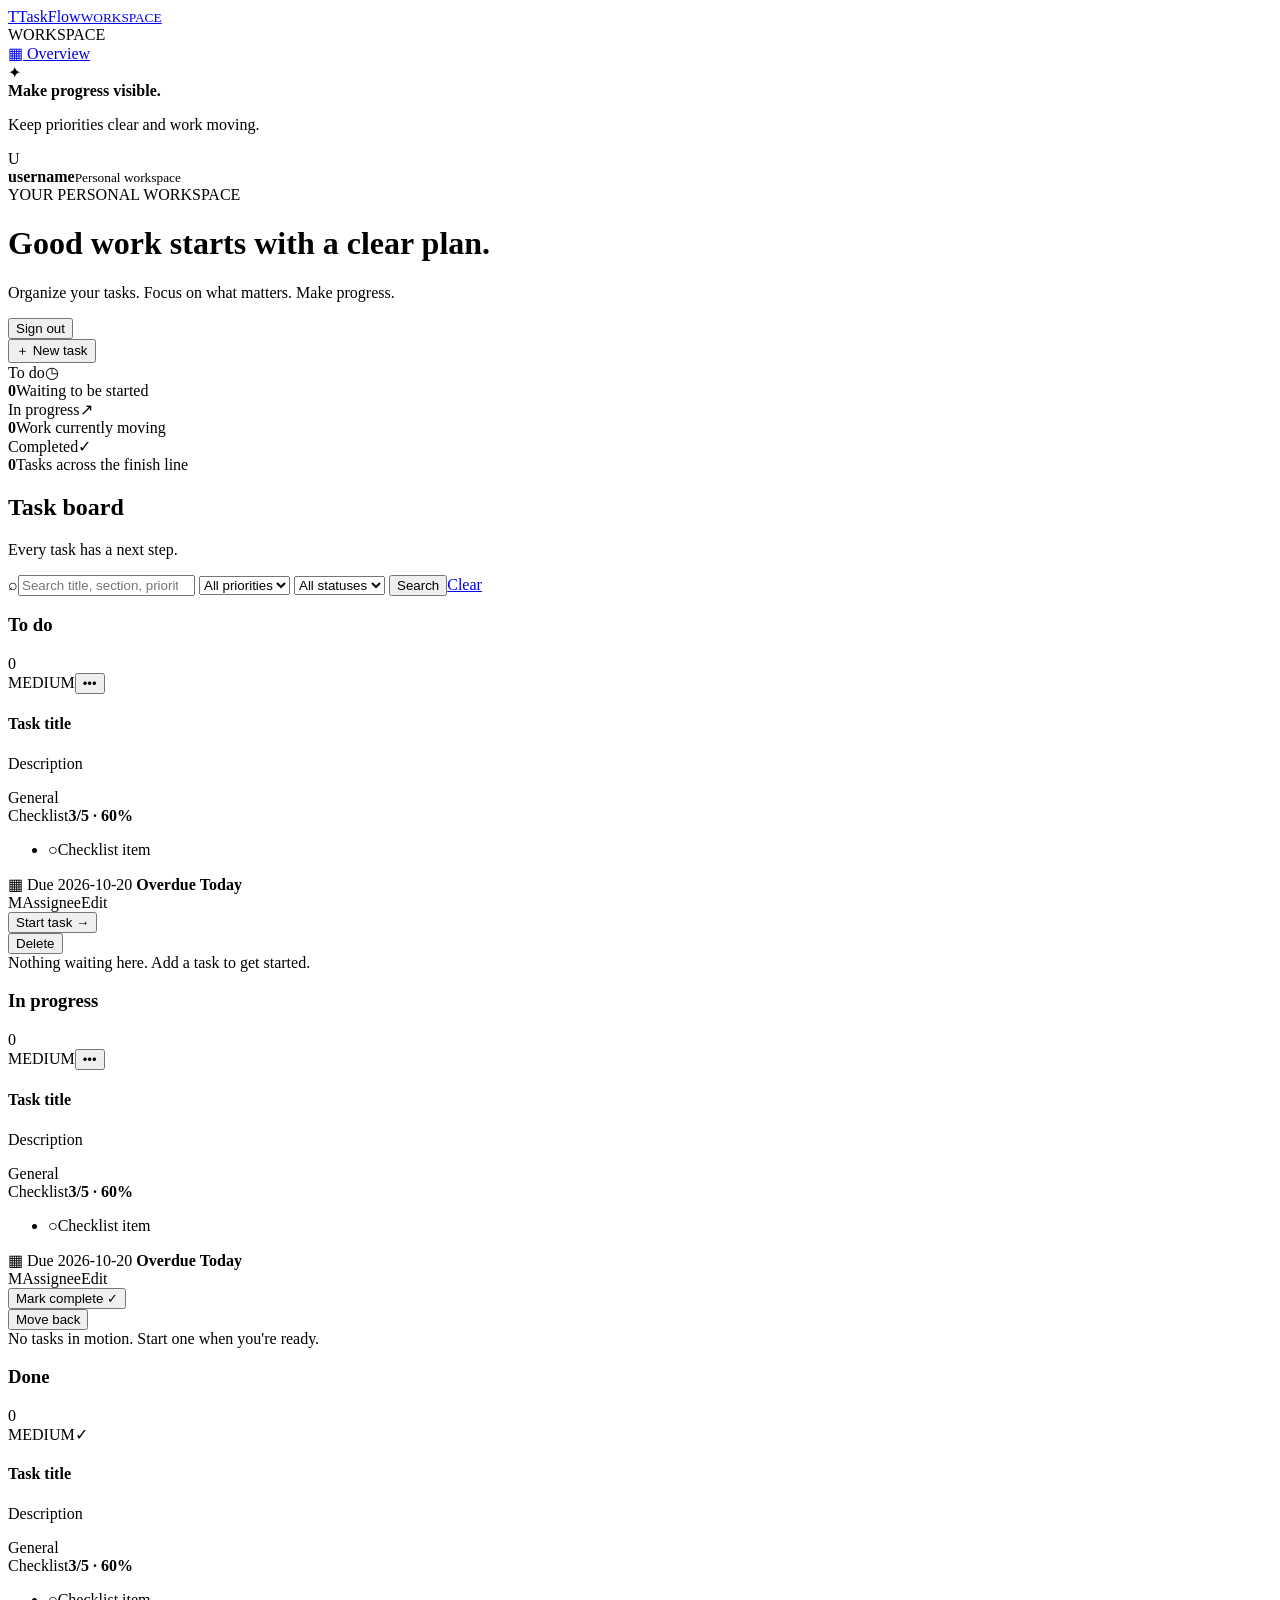
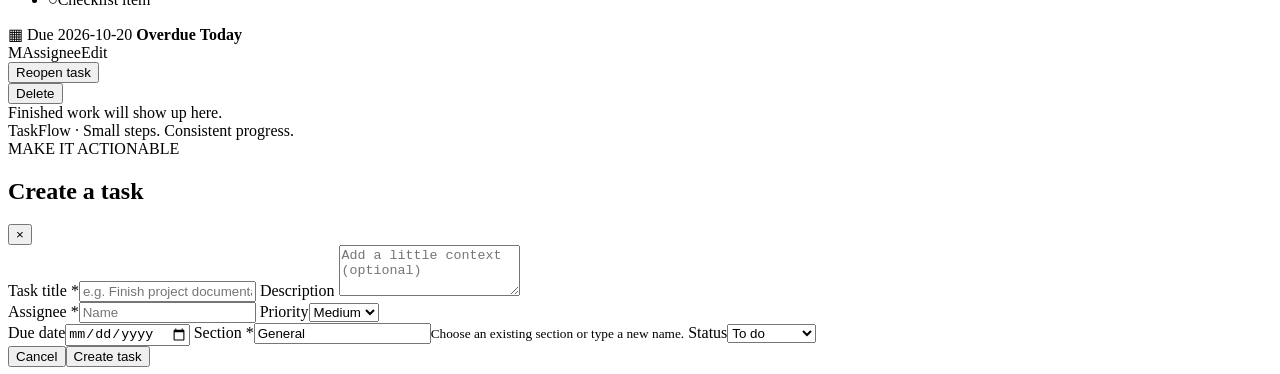
==== src/main/resources/templates/index.html @ 7a58f045 "Initial release of TaskFlow task manager" ====
<!DOCTYPE html>
<html lang="en" xmlns:th="http://www.thymeleaf.org">
<head>
  <meta charset="UTF-8"><meta name="viewport" content="width=device-width, initial-scale=1">
  <meta name="_csrf" th:content="${_csrf.token}"><meta name="_csrf_header" th:content="${_csrf.headerName}">
  <title>TaskFlow — Workspace</title>
  <link rel="stylesheet" th:href="@{/css/styles.css}">
  <script defer th:src="@{/js/app.js}"></script>
</head>
<body>
<div class="app-shell">
  <aside class="sidebar">
    <a class="brand" href="/"><span class="brand-mark">T</span><span>TaskFlow<small>WORKSPACE</small></span></a>
    <div class="side-label">WORKSPACE</div>
    <a class="nav-item active" href="/"><span>▦</span> Overview</a>
    <div class="sidebar-note"><span class="note-icon">✦</span><div><b>Make progress visible.</b><p>Keep priorities clear and work moving.</p></div></div>
    <div class="side-bottom"><span class="avatar" th:text="${#strings.substring(currentUsername,0,1).toUpperCase()}">U</span><div><b th:text="${currentUsername}">username</b><small>Personal workspace</small></div></div>
  </aside>
  <main class="main-content">
    <header class="topbar"><div><span class="eyebrow">YOUR PERSONAL WORKSPACE</span><h1>Good work starts with a clear plan.</h1><p class="subheading">Organize your tasks. Focus on what matters. Make progress.</p></div><div class="topbar-actions"><form method="post" th:action="@{/logout}"><button class="secondary-button" type="submit">Sign out</button></form><button class="primary-button" type="button" data-open-modal>＋ New task</button></div></header>

    <div class="flash success" th:if="${success}" th:text="${success}"></div>
    <div class="flash error" th:if="${error}" th:text="${error}"></div>

    <section class="stats-grid">
      <article class="stat-card"><div class="stat-top"><span class="stat-label">To do</span><span class="stat-icon purple">◷</span></div><strong th:text="${todoCount}">0</strong><span class="stat-foot">Waiting to be started</span></article>
      <article class="stat-card"><div class="stat-top"><span class="stat-label">In progress</span><span class="stat-icon blue">↗</span></div><strong th:text="${progressCount}">0</strong><span class="stat-foot">Work currently moving</span></article>
      <article class="stat-card"><div class="stat-top"><span class="stat-label">Completed</span><span class="stat-icon green">✓</span></div><strong th:text="${doneCount}">0</strong><span class="stat-foot">Tasks across the finish line</span></article>
    </section>

    <section class="board-header"><div><h2>Task board</h2><p>Every task has a next step.</p></div>
      <form class="filters" method="get" action="/">
        <label class="search-box"><span>⌕</span><input type="search" name="query" placeholder="Search title, section, priority, assignee..." aria-label="Search tasks by title, description, assignee, section, priority, or status" th:value="${query}"></label>
        <select name="priority" aria-label="Filter by priority"><option value="">All priorities</option><option th:each="p : ${priorities}" th:value="${p}" th:text="${p}" th:selected="${p == selectedPriority}"></option></select>
        <select name="status" aria-label="Filter by status"><option value="">All statuses</option><option th:each="s : ${statuses}" th:value="${s}" th:text="${s.toString().replace('_',' ')}" th:selected="${s == selectedStatus}"></option></select>
        <button class="filter-button" type="submit">Search</button><a class="clear-link" href="/">Clear</a>
      </form>
    </section>

    <section class="board">
      <div class="board-column">
        <div class="column-heading"><span class="column-dot todo-dot"></span><h3>To do</h3><span class="column-count" th:text="${#lists.size(tasks.?[status.name() == 'TODO'])}">0</span></div>
        <div class="task-list" th:attr="data-status='TODO'">
          <article class="task-card" draggable="true" th:attr="data-task-id=${task.id},data-task-status=${task.status.name()},data-checklist-total=${task.checklistTotal},data-checklist-completed=${task.checklistCompleted},data-checklist-percent=${task.checklistPercent}" th:each="task : ${tasks}" th:if="${task.status.name() == 'TODO'}">
            <div class="card-top"><span class="priority" th:classappend="${' priority-' + task.priority.name().toLowerCase()}" th:text="${task.priority}">MEDIUM</span><button class="more-button" type="button" aria-label="Task actions">•••</button></div>
            <h4 th:text="${task.title}">Task title</h4><p class="task-description" th:text="${task.description}">Description</p>
            <div class="task-section-chip" th:text="${task.section}">General</div>
            <section class="card-checklist" th:if="${task.checklistTotal > 0}" aria-label="Checklist progress">
              <div class="checklist-progress-label"><span>Checklist</span><strong th:text="${task.checklistCompleted + '/' + task.checklistTotal + ' · ' + task.checklistPercent + '%'}">3/5 · 60%</strong></div>
              <div class="progress-track" role="progressbar" th:attr="aria-valuenow=${task.checklistPercent},aria-valuemin=0,aria-valuemax=100,aria-label=${'Checklist progress for ' + task.title}"><span class="progress-fill" th:style="${'width:' + task.checklistPercent + '%'}"></span></div>
              <ul class="card-checklist-items"><li th:each="item : ${task.checklistItems}" th:classappend="${item.completed ? ' checklist-done' : ''}"><span class="item-check" th:text="${item.completed ? '✓' : '○'}">○</span><span th:text="${item.text}">Checklist item</span></li></ul>
            </section>
            <div class="due-date" th:if="${task.dueDate != null}" th:classappend="${task.status.name() != 'DONE' and task.dueDate.isBefore(T(java.time.LocalDate).now()) ? ' overdue' : (task.status.name() != 'DONE' and task.dueDate.equals(T(java.time.LocalDate).now()) ? ' due-today' : '')}">
              <span>▦</span> Due <time th:text="${task.dueDate}">2026-10-20</time>
              <strong th:if="${task.status.name() != 'DONE' and task.dueDate.isBefore(T(java.time.LocalDate).now())}">Overdue</strong>
              <strong th:if="${task.status.name() != 'DONE' and task.dueDate.equals(T(java.time.LocalDate).now())}">Today</strong>
            </div>
            <div class="card-footer"><span class="assignee"><span class="mini-avatar" th:text="${#strings.substring(task.assignee,0,1).toUpperCase()}">M</span><span th:text="${task.assignee}">Assignee</span></span><a class="edit-link" th:href="@{/tasks/{id}/edit(id=${task.id})}">Edit</a></div>
            <div class="card-actions"><form method="post" th:action="@{/tasks/{id}/status(id=${task.id})}"><input type="hidden" name="status" value="IN_PROGRESS"><button type="submit">Start task →</button></form><form method="post" th:action="@{/tasks/{id}/delete(id=${task.id})}" data-confirm-delete><button class="delete-link" type="submit">Delete</button></form></div>
          </article>
          <div class="empty-state" th:if="${#lists.isEmpty(tasks.?[status.name() == 'TODO'])}">Nothing waiting here. Add a task to get started.</div>
        </div>
      </div>
      <div class="board-column">
        <div class="column-heading"><span class="column-dot progress-dot"></span><h3>In progress</h3><span class="column-count" th:text="${#lists.size(tasks.?[status.name() == 'IN_PROGRESS'])}">0</span></div>
        <div class="task-list" th:attr="data-status='IN_PROGRESS'">
          <article class="task-card" draggable="true" th:attr="data-task-id=${task.id},data-task-status=${task.status.name()},data-checklist-total=${task.checklistTotal},data-checklist-completed=${task.checklistCompleted},data-checklist-percent=${task.checklistPercent}" th:each="task : ${tasks}" th:if="${task.status.name() == 'IN_PROGRESS'}">
            <div class="card-top"><span class="priority" th:classappend="${' priority-' + task.priority.name().toLowerCase()}" th:text="${task.priority}">MEDIUM</span><button class="more-button" type="button" aria-label="Task actions">•••</button></div>
            <h4 th:text="${task.title}">Task title</h4><p class="task-description" th:text="${task.description}">Description</p>
            <div class="task-section-chip" th:text="${task.section}">General</div>
            <section class="card-checklist" th:if="${task.checklistTotal > 0}" aria-label="Checklist progress">
              <div class="checklist-progress-label"><span>Checklist</span><strong th:text="${task.checklistCompleted + '/' + task.checklistTotal + ' · ' + task.checklistPercent + '%'}">3/5 · 60%</strong></div>
              <div class="progress-track" role="progressbar" th:attr="aria-valuenow=${task.checklistPercent},aria-valuemin=0,aria-valuemax=100,aria-label=${'Checklist progress for ' + task.title}"><span class="progress-fill" th:style="${'width:' + task.checklistPercent + '%'}"></span></div>
              <ul class="card-checklist-items"><li th:each="item : ${task.checklistItems}" th:classappend="${item.completed ? ' checklist-done' : ''}"><span class="item-check" th:text="${item.completed ? '✓' : '○'}">○</span><span th:text="${item.text}">Checklist item</span></li></ul>
            </section>
            <div class="due-date" th:if="${task.dueDate != null}" th:classappend="${task.status.name() != 'DONE' and task.dueDate.isBefore(T(java.time.LocalDate).now()) ? ' overdue' : (task.status.name() != 'DONE' and task.dueDate.equals(T(java.time.LocalDate).now()) ? ' due-today' : '')}">
              <span>▦</span> Due <time th:text="${task.dueDate}">2026-10-20</time>
              <strong th:if="${task.status.name() != 'DONE' and task.dueDate.isBefore(T(java.time.LocalDate).now())}">Overdue</strong>
              <strong th:if="${task.status.name() != 'DONE' and task.dueDate.equals(T(java.time.LocalDate).now())}">Today</strong>
            </div>
            <div class="card-footer"><span class="assignee"><span class="mini-avatar" th:text="${#strings.substring(task.assignee,0,1).toUpperCase()}">M</span><span th:text="${task.assignee}">Assignee</span></span><a class="edit-link" th:href="@{/tasks/{id}/edit(id=${task.id})}">Edit</a></div>
            <div class="card-actions"><form method="post" th:action="@{/tasks/{id}/status(id=${task.id})}" data-confirm-complete><input type="hidden" name="status" value="DONE"><input type="hidden" name="allowIncompleteChecklist" value="false"><input type="hidden" name="markChecklistComplete" value="false"><button type="submit">Mark complete ✓</button></form><form method="post" th:action="@{/tasks/{id}/status(id=${task.id})}"><input type="hidden" name="status" value="TODO"><button class="muted-action" type="submit">Move back</button></form></div>
          </article>
          <div class="empty-state" th:if="${#lists.isEmpty(tasks.?[status.name() == 'IN_PROGRESS'])}">No tasks in motion. Start one when you're ready.</div>
        </div>
      </div>
      <div class="board-column">
        <div class="column-heading"><span class="column-dot done-dot"></span><h3>Done</h3><span class="column-count" th:text="${#lists.size(tasks.?[status.name() == 'DONE'])}">0</span></div>
        <div class="task-list" th:attr="data-status='DONE'">
          <article class="task-card completed-card" draggable="true" th:attr="data-task-id=${task.id},data-task-status=${task.status.name()},data-checklist-total=${task.checklistTotal},data-checklist-completed=${task.checklistCompleted},data-checklist-percent=${task.checklistPercent}" th:each="task : ${tasks}" th:if="${task.status.name() == 'DONE'}">
            <div class="card-top"><span class="priority" th:classappend="${' priority-' + task.priority.name().toLowerCase()}" th:text="${task.priority}">MEDIUM</span><span class="done-check">✓</span></div>
            <h4 th:text="${task.title}">Task title</h4><p class="task-description" th:text="${task.description}">Description</p>
            <div class="task-section-chip" th:text="${task.section}">General</div>
            <section class="card-checklist" th:if="${task.checklistTotal > 0}" aria-label="Checklist progress">
              <div class="checklist-progress-label"><span>Checklist</span><strong th:text="${task.checklistCompleted + '/' + task.checklistTotal + ' · ' + task.checklistPercent + '%'}">3/5 · 60%</strong></div>
              <div class="progress-track" role="progressbar" th:attr="aria-valuenow=${task.checklistPercent},aria-valuemin=0,aria-valuemax=100,aria-label=${'Checklist progress for ' + task.title}"><span class="progress-fill" th:style="${'width:' + task.checklistPercent + '%'}"></span></div>
              <ul class="card-checklist-items"><li th:each="item : ${task.checklistItems}" th:classappend="${item.completed ? ' checklist-done' : ''}"><span class="item-check" th:text="${item.completed ? '✓' : '○'}">○</span><span th:text="${item.text}">Checklist item</span></li></ul>
            </section>
            <div class="due-date" th:if="${task.dueDate != null}" th:classappend="${task.status.name() != 'DONE' and task.dueDate.isBefore(T(java.time.LocalDate).now()) ? ' overdue' : (task.status.name() != 'DONE' and task.dueDate.equals(T(java.time.LocalDate).now()) ? ' due-today' : '')}">
              <span>▦</span> Due <time th:text="${task.dueDate}">2026-10-20</time>
              <strong th:if="${task.status.name() != 'DONE' and task.dueDate.isBefore(T(java.time.LocalDate).now())}">Overdue</strong>
              <strong th:if="${task.status.name() != 'DONE' and task.dueDate.equals(T(java.time.LocalDate).now())}">Today</strong>
            </div>
            <div class="card-footer"><span class="assignee"><span class="mini-avatar" th:text="${#strings.substring(task.assignee,0,1).toUpperCase()}">M</span><span th:text="${task.assignee}">Assignee</span></span><a class="edit-link" th:href="@{/tasks/{id}/edit(id=${task.id})}">Edit</a></div>
            <div class="card-actions"><form method="post" th:action="@{/tasks/{id}/status(id=${task.id})}"><input type="hidden" name="status" value="IN_PROGRESS"><button class="muted-action" type="submit">Reopen task</button></form><form method="post" th:action="@{/tasks/{id}/delete(id=${task.id})}" data-confirm-delete><button class="delete-link" type="submit">Delete</button></form></div>
          </article>
          <div class="empty-state" th:if="${#lists.isEmpty(tasks.?[status.name() == 'DONE'])}">Finished work will show up here.</div>
        </div>
      </div>
    </section>
    <footer class="footer">TaskFlow <span>·</span> Small steps. Consistent progress.</footer>
  </main>
</div>

<div class="modal-backdrop" id="taskModal" aria-hidden="true">
  <section class="modal" role="dialog" aria-modal="true" aria-labelledby="modalTitle">
    <div class="modal-header"><div><span class="eyebrow">MAKE IT ACTIONABLE</span><h2 id="modalTitle">Create a task</h2></div><button type="button" class="close-button" data-close-modal aria-label="Close">×</button></div>
    <form method="post" th:action="@{/tasks}" class="task-form">
      <label>Task title <span>*</span><input name="title" maxlength="120" required placeholder="e.g. Finish project documentation"></label>
      <label>Description <textarea name="description" maxlength="2000" rows="3" placeholder="Add a little context (optional)"></textarea></label>
      <div class="form-row"><label>Assignee <span>*</span><input name="assignee" maxlength="80" required placeholder="Name"></label>
      <label>Priority<select name="priority"><option value="LOW">Low</option><option value="MEDIUM" selected>Medium</option><option value="HIGH">High</option></select></label></div>
      <label>Due date<input type="date" name="dueDate" min="2000-01-01"></label>
      <label>Section <span>*</span><input name="section" maxlength="80" list="sectionSuggestions" value="General" required placeholder="e.g. Job, College, Home"><datalist id="sectionSuggestions"><option th:each="section : ${sections}" th:value="${section}"></option><option value="Job"></option><option value="College"></option><option value="Home"></option></datalist><small>Choose an existing section or type a new name.</small></label>
      <label>Status<select name="status"><option value="TODO">To do</option><option value="IN_PROGRESS">In progress</option><option value="DONE">Done</option></select></label>
      <div class="modal-actions"><button type="button" class="secondary-button" data-close-modal>Cancel</button><button type="submit" class="primary-button">Create task</button></div>
    </form>
  </section>
</div>
</body></html>
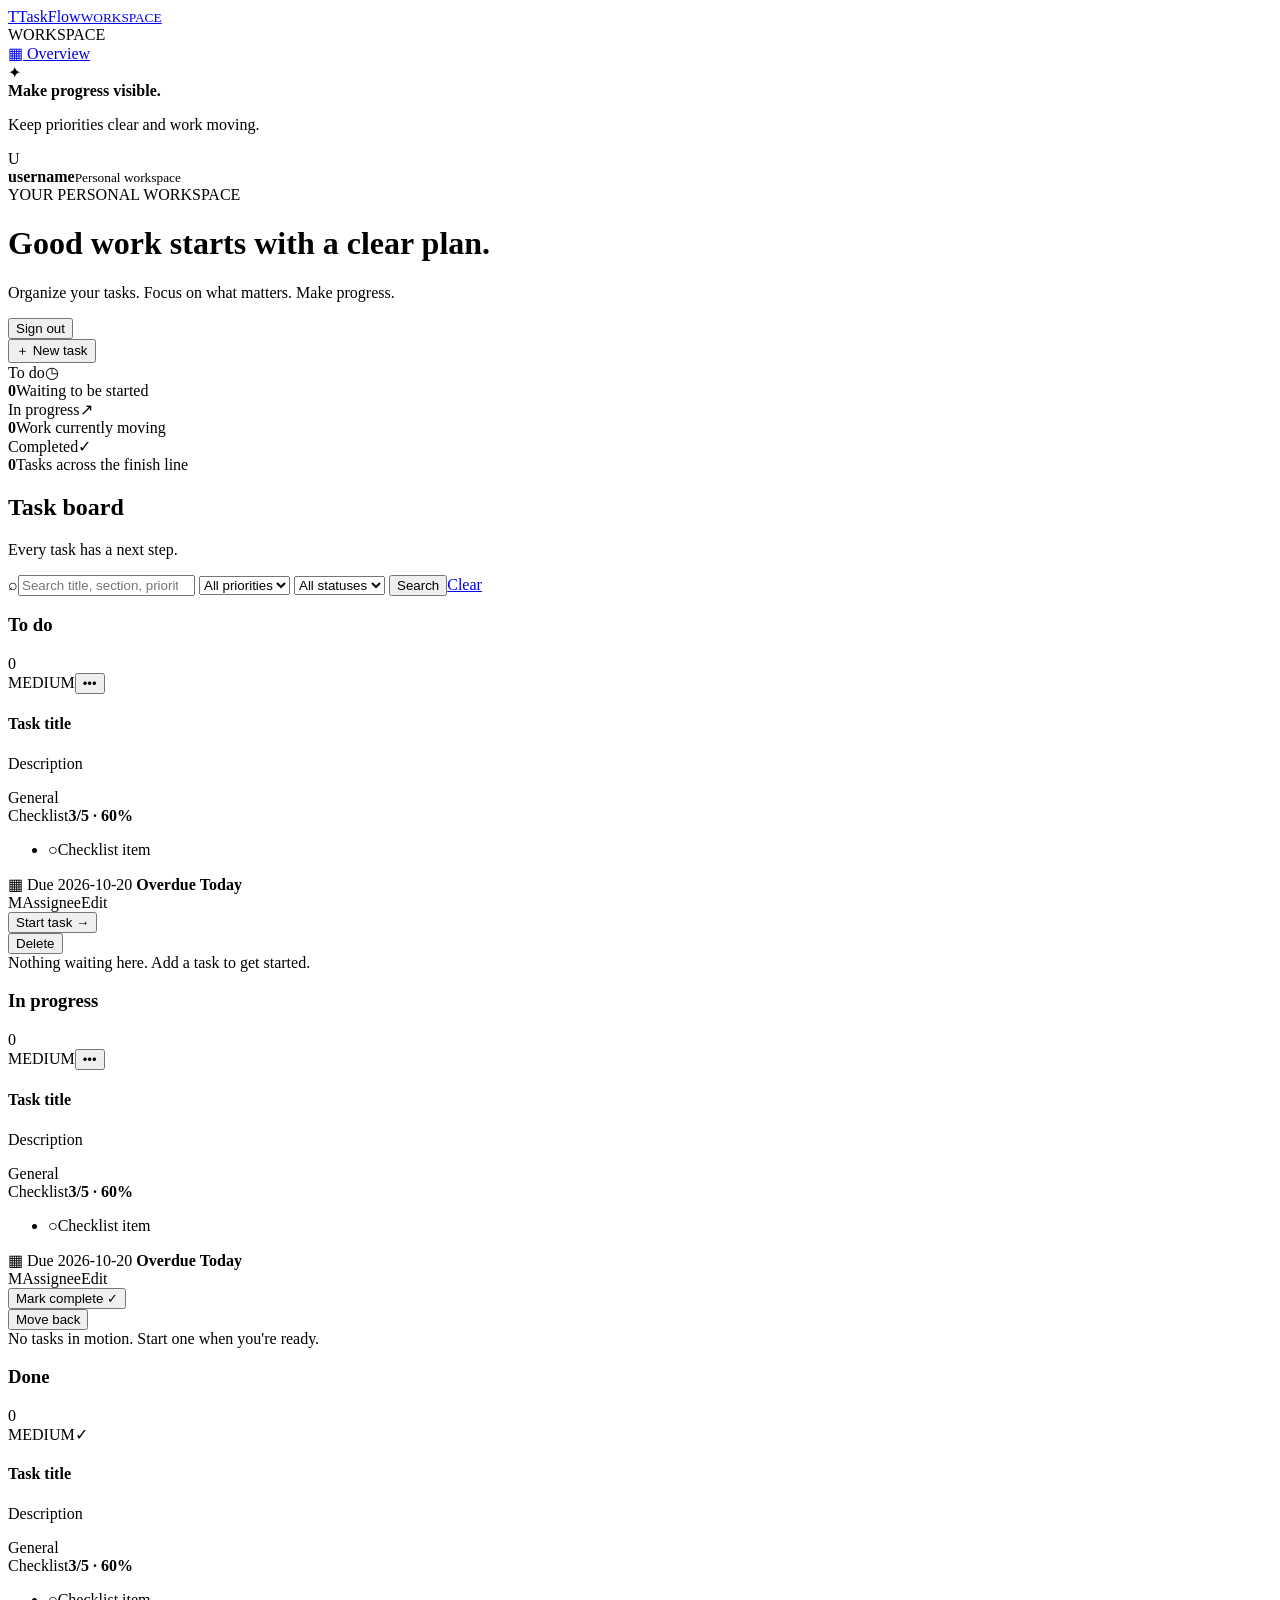
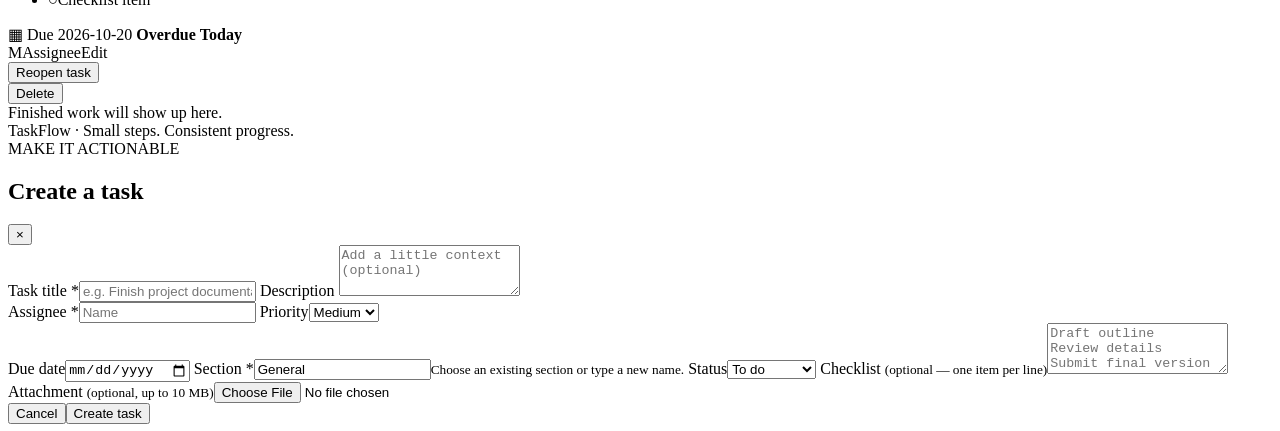
==== commit 2f410192: "Add task management improvements and rate limiting" ====
--- a/src/main/resources/templates/index.html
+++ b/src/main/resources/templates/index.html
@@ -115,7 +115,7 @@
 <div class="modal-backdrop" id="taskModal" aria-hidden="true">
   <section class="modal" role="dialog" aria-modal="true" aria-labelledby="modalTitle">
     <div class="modal-header"><div><span class="eyebrow">MAKE IT ACTIONABLE</span><h2 id="modalTitle">Create a task</h2></div><button type="button" class="close-button" data-close-modal aria-label="Close">×</button></div>
-    <form method="post" th:action="@{/tasks}" class="task-form">
+    <form method="post" enctype="multipart/form-data" th:action="@{/tasks}" class="task-form">
       <label>Task title <span>*</span><input name="title" maxlength="120" required placeholder="e.g. Finish project documentation"></label>
       <label>Description <textarea name="description" maxlength="2000" rows="3" placeholder="Add a little context (optional)"></textarea></label>
       <div class="form-row"><label>Assignee <span>*</span><input name="assignee" maxlength="80" required placeholder="Name"></label>
@@ -123,6 +123,8 @@
       <label>Due date<input type="date" name="dueDate" min="2000-01-01"></label>
       <label>Section <span>*</span><input name="section" maxlength="80" list="sectionSuggestions" value="General" required placeholder="e.g. Job, College, Home"><datalist id="sectionSuggestions"><option th:each="section : ${sections}" th:value="${section}"></option><option value="Job"></option><option value="College"></option><option value="Home"></option></datalist><small>Choose an existing section or type a new name.</small></label>
       <label>Status<select name="status"><option value="TODO">To do</option><option value="IN_PROGRESS">In progress</option><option value="DONE">Done</option></select></label>
+      <label>Checklist <small>(optional — one item per line)</small><textarea name="checklistItems" maxlength="3000" rows="3" placeholder="Draft outline&#10;Review details&#10;Submit final version"></textarea></label>
+      <label>Attachment <small>(optional, up to 10 MB)</small><input type="file" name="file"></label>
       <div class="modal-actions"><button type="button" class="secondary-button" data-close-modal>Cancel</button><button type="submit" class="primary-button">Create task</button></div>
     </form>
   </section>
